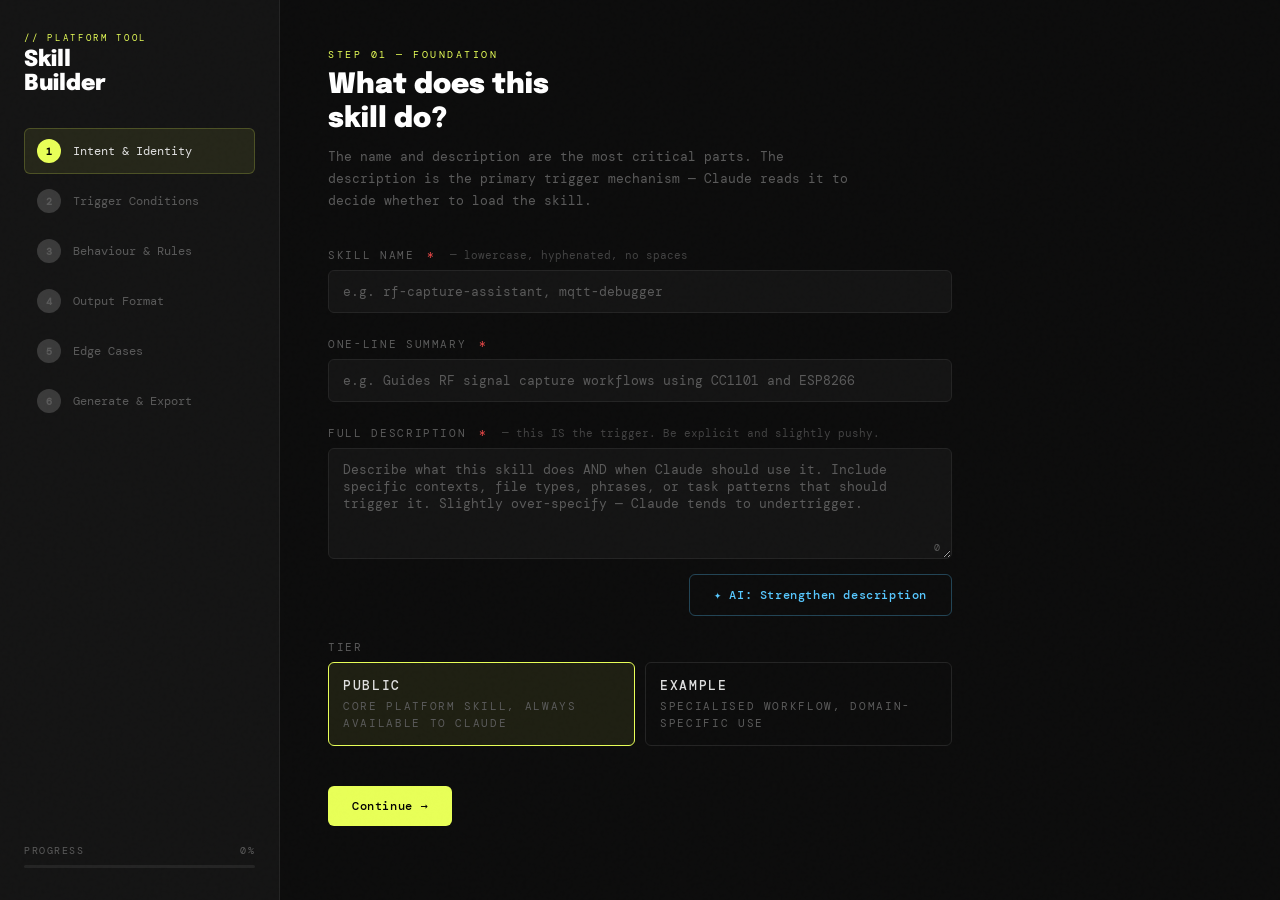
==== frontend/skill-builder.html @ d2ccd0d9 "feat: rail wiring, memory dropdown, tooltip refactor, builder pages, PRISM bias expansion (15 new)" ====
<!DOCTYPE html>
<html lang="en">
<head>
<meta charset="UTF-8">
<meta name="viewport" content="width=device-width, initial-scale=1.0">
<title>Skill Builder</title>
<link href="https://fonts.googleapis.com/css2?family=DM+Mono:ital,wght@0,300;0,400;0,500;1,400&family=Epilogue:wght@400;600;700;900&display=swap" rel="stylesheet">
<style>
  :root {
    --bg: #0c0c0c;
    --panel: #141414;
    --border: #242424;
    --border-hi: #383838;
    --accent: #e8ff57;
    --accent-dim: rgba(232,255,87,0.08);
    --accent2: #ff4d4d;
    --accent3: #57c8ff;
    --text: #e0e0e0;
    --muted: #5a5a5a;
    --muted2: #3a3a3a;
    --success: #57ffb8;
    --code: #1a1a1a;
  }

  * { box-sizing: border-box; margin: 0; padding: 0; }

  body {
    background: var(--bg);
    color: var(--text);
    font-family: 'DM Mono', monospace;
    min-height: 100vh;
    overflow-x: hidden;
  }

  /* Noise overlay */
  body::after {
    content: '';
    position: fixed;
    inset: 0;
    background-image: url("data:image/svg+xml,%3Csvg viewBox='0 0 256 256' xmlns='http://www.w3.org/2000/svg'%3E%3Cfilter id='noise'%3E%3CfeTurbulence type='fractalNoise' baseFrequency='0.9' numOctaves='4' stitchTiles='stitch'/%3E%3C/filter%3E%3Crect width='100%25' height='100%25' filter='url(%23noise)' opacity='0.04'/%3E%3C/svg%3E");
    pointer-events: none;
    z-index: 999;
    opacity: 0.4;
  }

  .layout {
    display: grid;
    grid-template-columns: 280px 1fr;
    min-height: 100vh;
  }

  /* Sidebar */
  .sidebar {
    background: var(--panel);
    border-right: 1px solid var(--border);
    padding: 32px 24px;
    position: sticky;
    top: 0;
    height: 100vh;
    display: flex;
    flex-direction: column;
    gap: 32px;
    overflow-y: auto;
  }

  .logo {
    display: flex;
    flex-direction: column;
    gap: 4px;
  }

  .logo-tag {
    font-size: 9px;
    letter-spacing: 0.3em;
    text-transform: uppercase;
    color: var(--accent);
  }

  .logo-title {
    font-family: 'Epilogue', sans-serif;
    font-size: 22px;
    font-weight: 900;
    color: #fff;
    line-height: 1.1;
  }

  /* Steps nav */
  .steps-nav {
    display: flex;
    flex-direction: column;
    gap: 4px;
  }

  .step-item {
    display: flex;
    align-items: center;
    gap: 12px;
    padding: 10px 12px;
    border-radius: 6px;
    cursor: pointer;
    transition: all 0.15s;
    border: 1px solid transparent;
  }

  .step-item:hover { background: rgba(255,255,255,0.03); }

  .step-item.active {
    background: var(--accent-dim);
    border-color: rgba(232,255,87,0.2);
  }

  .step-item.completed .step-num { background: var(--success); color: #000; }

  .step-num {
    width: 24px; height: 24px;
    border-radius: 50%;
    background: var(--muted2);
    color: var(--muted);
    font-size: 10px;
    font-weight: 600;
    display: flex;
    align-items: center;
    justify-content: center;
    flex-shrink: 0;
    transition: all 0.2s;
  }

  .step-item.active .step-num {
    background: var(--accent);
    color: #000;
  }

  .step-label {
    font-size: 12px;
    color: var(--muted);
    transition: color 0.15s;
  }

  .step-item.active .step-label,
  .step-item.completed .step-label { color: var(--text); }

  /* Progress */
  .progress-wrap {
    margin-top: auto;
  }

  .progress-label {
    font-size: 10px;
    letter-spacing: 0.15em;
    text-transform: uppercase;
    color: var(--muted);
    margin-bottom: 8px;
    display: flex;
    justify-content: space-between;
  }

  .progress-bar {
    height: 3px;
    background: var(--border);
    border-radius: 2px;
    overflow: hidden;
  }

  .progress-fill {
    height: 100%;
    background: var(--accent);
    border-radius: 2px;
    transition: width 0.4s ease;
  }

  /* Main content */
  .main {
    padding: 48px;
    max-width: 720px;
  }

  /* Step panels */
  .step-panel { display: none; }
  .step-panel.active { display: block; }

  .step-header {
    margin-bottom: 36px;
  }

  .step-eyebrow {
    font-size: 10px;
    letter-spacing: 0.25em;
    text-transform: uppercase;
    color: var(--accent);
    margin-bottom: 8px;
  }

  .step-title {
    font-family: 'Epilogue', sans-serif;
    font-size: 28px;
    font-weight: 900;
    color: #fff;
    line-height: 1.2;
    margin-bottom: 10px;
  }

  .step-desc {
    font-size: 13px;
    color: var(--muted);
    line-height: 1.7;
    max-width: 520px;
  }

  /* Form fields */
  .field {
    margin-bottom: 24px;
  }

  label {
    display: block;
    font-size: 11px;
    letter-spacing: 0.15em;
    text-transform: uppercase;
    color: var(--muted);
    margin-bottom: 8px;
  }

  label .required { color: var(--accent2); margin-left: 4px; }
  label .hint { color: var(--muted); text-transform: none; letter-spacing: 0; font-size: 11px; margin-left: 6px; opacity: 0.7; }

  input[type="text"],
  textarea,
  select {
    width: 100%;
    background: var(--panel);
    border: 1px solid var(--border);
    border-radius: 6px;
    padding: 12px 14px;
    color: var(--text);
    font-family: 'DM Mono', monospace;
    font-size: 13px;
    outline: none;
    transition: border-color 0.2s, box-shadow 0.2s;
    resize: vertical;
  }

  input[type="text"]:focus,
  textarea:focus,
  select:focus {
    border-color: var(--accent);
    box-shadow: 0 0 0 3px rgba(232,255,87,0.06);
  }

  input[type="text"]::placeholder,
  textarea::placeholder { color: var(--muted); }

  select { appearance: none; cursor: pointer; }
  select option { background: #1a1a1a; }

  textarea { min-height: 100px; }

  /* Tag input */
  .tag-wrap {
    background: var(--panel);
    border: 1px solid var(--border);
    border-radius: 6px;
    padding: 8px;
    display: flex;
    flex-wrap: wrap;
    gap: 6px;
    min-height: 48px;
    transition: border-color 0.2s;
    cursor: text;
  }

  .tag-wrap:focus-within {
    border-color: var(--accent);
    box-shadow: 0 0 0 3px rgba(232,255,87,0.06);
  }

  .tag {
    background: var(--accent-dim);
    border: 1px solid rgba(232,255,87,0.25);
    color: var(--accent);
    border-radius: 4px;
    padding: 4px 8px;
    font-size: 11px;
    display: flex;
    align-items: center;
    gap: 6px;
    white-space: nowrap;
  }

  .tag-remove {
    background: none;
    border: none;
    color: var(--accent);
    cursor: pointer;
    padding: 0;
    font-size: 12px;
    opacity: 0.6;
    line-height: 1;
  }

  .tag-remove:hover { opacity: 1; }

  .tag-input {
    border: none;
    background: transparent;
    color: var(--text);
    font-family: 'DM Mono', monospace;
    font-size: 13px;
    outline: none;
    flex: 1;
    min-width: 120px;
    padding: 4px 6px;
  }

  /* Radio group */
  .radio-group {
    display: grid;
    grid-template-columns: 1fr 1fr;
    gap: 10px;
  }

  .radio-option {
    border: 1px solid var(--border);
    border-radius: 6px;
    padding: 14px;
    cursor: pointer;
    transition: all 0.15s;
    position: relative;
  }

  .radio-option:hover { border-color: var(--border-hi); }

  .radio-option input[type="radio"] {
    position: absolute;
    opacity: 0;
    width: 0; height: 0;
  }

  .radio-option.selected {
    border-color: var(--accent);
    background: var(--accent-dim);
  }

  .radio-label {
    font-size: 13px;
    color: var(--text);
    font-weight: 500;
    margin-bottom: 4px;
    display: block;
  }

  .radio-desc {
    font-size: 11px;
    color: var(--muted);
    line-height: 1.5;
  }

  /* Textarea with counter */
  .textarea-wrap { position: relative; }
  .char-count {
    position: absolute;
    bottom: 10px;
    right: 12px;
    font-size: 10px;
    color: var(--muted);
    pointer-events: none;
  }
  .char-count.warn { color: var(--accent2); }

  /* Divider */
  .divider {
    border: none;
    border-top: 1px solid var(--border);
    margin: 28px 0;
  }

  /* Buttons */
  .btn-row {
    display: flex;
    gap: 10px;
    align-items: center;
    margin-top: 32px;
  }

  .btn {
    padding: 12px 24px;
    border-radius: 6px;
    font-family: 'DM Mono', monospace;
    font-size: 12px;
    font-weight: 500;
    letter-spacing: 0.05em;
    cursor: pointer;
    border: none;
    transition: all 0.15s;
  }

  .btn-primary {
    background: var(--accent);
    color: #000;
  }

  .btn-primary:hover { opacity: 0.88; }
  .btn-primary:active { transform: scale(0.97); }
  .btn-primary:disabled { opacity: 0.35; cursor: not-allowed; transform: none; }

  .btn-ghost {
    background: transparent;
    color: var(--muted);
    border: 1px solid var(--border);
  }

  .btn-ghost:hover { border-color: var(--border-hi); color: var(--text); }

  .btn-ai {
    background: transparent;
    border: 1px solid rgba(87,200,255,0.3);
    color: var(--accent3);
    display: flex;
    align-items: center;
    gap: 8px;
    margin-left: auto;
  }

  .btn-ai:hover { background: rgba(87,200,255,0.06); border-color: var(--accent3); }
  .btn-ai:disabled { opacity: 0.35; cursor: not-allowed; }

  .btn-ai .spinner {
    width: 12px; height: 12px;
    border: 1.5px solid currentColor;
    border-top-color: transparent;
    border-radius: 50%;
    animation: spin 0.7s linear infinite;
    display: none;
  }

  .btn-ai.loading .spinner { display: block; }
  .btn-ai.loading .btn-ai-label { opacity: 0.6; }

  @keyframes spin { to { transform: rotate(360deg); } }

  /* AI suggestion box */
  .ai-suggestion {
    background: rgba(87,200,255,0.05);
    border: 1px solid rgba(87,200,255,0.2);
    border-radius: 6px;
    padding: 14px;
    font-size: 12px;
    color: var(--accent3);
    line-height: 1.7;
    margin-top: 10px;
    display: none;
    white-space: pre-wrap;
  }

  .ai-suggestion.visible { display: block; }

  .ai-suggestion-header {
    font-size: 9px;
    letter-spacing: 0.2em;
    text-transform: uppercase;
    color: var(--accent3);
    opacity: 0.6;
    margin-bottom: 6px;
  }

  .apply-btn {
    margin-top: 10px;
    font-size: 11px;
    padding: 6px 12px;
    background: rgba(87,200,255,0.1);
    border: 1px solid rgba(87,200,255,0.3);
    border-radius: 4px;
    color: var(--accent3);
    cursor: pointer;
    font-family: 'DM Mono', monospace;
    transition: all 0.15s;
  }

  .apply-btn:hover { background: rgba(87,200,255,0.18); }

  /* Output panel */
  .output-header {
    display: flex;
    align-items: center;
    justify-content: space-between;
    margin-bottom: 16px;
  }

  .output-box {
    background: var(--code);
    border: 1px solid var(--border);
    border-radius: 8px;
    overflow: hidden;
  }

  .output-toolbar {
    background: var(--panel);
    border-bottom: 1px solid var(--border);
    padding: 10px 16px;
    display: flex;
    align-items: center;
    justify-content: space-between;
  }

  .output-toolbar-left {
    font-size: 10px;
    letter-spacing: 0.15em;
    text-transform: uppercase;
    color: var(--muted);
  }

  .copy-btn {
    background: var(--muted2);
    border: none;
    border-radius: 4px;
    padding: 5px 12px;
    font-family: 'DM Mono', monospace;
    font-size: 10px;
    color: var(--text);
    cursor: pointer;
    transition: all 0.15s;
    letter-spacing: 0.05em;
  }

  .copy-btn:hover { background: var(--border-hi); }
  .copy-btn.copied { background: var(--success); color: #000; }

  .output-code {
    padding: 24px;
    font-size: 12px;
    line-height: 1.8;
    color: #c8c8c8;
    white-space: pre-wrap;
    overflow-x: auto;
    max-height: 600px;
    overflow-y: auto;
  }

  /* Validation */
  .validation-list {
    display: flex;
    flex-direction: column;
    gap: 8px;
    margin-bottom: 24px;
  }

  .validation-item {
    display: flex;
    align-items: center;
    gap: 10px;
    font-size: 12px;
  }

  .v-dot {
    width: 8px; height: 8px;
    border-radius: 50%;
    flex-shrink: 0;
  }

  .v-dot.ok { background: var(--success); }
  .v-dot.warn { background: var(--accent); }
  .v-dot.err { background: var(--accent2); }

  .v-label { color: var(--text); }
  .v-note { color: var(--muted); font-size: 11px; margin-left: auto; }

  /* Section heading inside step */
  .field-section {
    font-size: 10px;
    letter-spacing: 0.2em;
    text-transform: uppercase;
    color: var(--muted);
    margin-bottom: 16px;
    padding-bottom: 8px;
    border-bottom: 1px solid var(--border);
  }

  /* Responsive */
  @media (max-width: 768px) {
    .layout { grid-template-columns: 1fr; }
    .sidebar { position: static; height: auto; }
    .main { padding: 24px; }
    .radio-group { grid-template-columns: 1fr; }
  }
</style>
</head>
<body>
<div class="layout">

  <!-- Sidebar -->
  <aside class="sidebar">
    <div class="logo">
      <div class="logo-tag">// Platform Tool</div>
      <div class="logo-title">Skill<br>Builder</div>
    </div>

    <nav class="steps-nav" id="stepsNav">
      <div class="step-item active" data-step="1" onclick="goToStep(1)">
        <div class="step-num">1</div>
        <div class="step-label">Intent & Identity</div>
      </div>
      <div class="step-item" data-step="2" onclick="goToStep(2)">
        <div class="step-num">2</div>
        <div class="step-label">Trigger Conditions</div>
      </div>
      <div class="step-item" data-step="3" onclick="goToStep(3)">
        <div class="step-num">3</div>
        <div class="step-label">Behaviour & Rules</div>
      </div>
      <div class="step-item" data-step="4" onclick="goToStep(4)">
        <div class="step-num">4</div>
        <div class="step-label">Output Format</div>
      </div>
      <div class="step-item" data-step="5" onclick="goToStep(5)">
        <div class="step-num">5</div>
        <div class="step-label">Edge Cases</div>
      </div>
      <div class="step-item" data-step="6" onclick="goToStep(6)">
        <div class="step-num">6</div>
        <div class="step-label">Generate & Export</div>
      </div>
    </nav>

    <div class="progress-wrap">
      <div class="progress-label">
        <span>Progress</span>
        <span id="progressPct">0%</span>
      </div>
      <div class="progress-bar">
        <div class="progress-fill" id="progressFill" style="width:0%"></div>
      </div>
    </div>
  </aside>

  <!-- Main -->
  <main class="main">

    <!-- Step 1: Intent & Identity -->
    <div class="step-panel active" id="step1">
      <div class="step-header">
        <div class="step-eyebrow">Step 01 — Foundation</div>
        <h1 class="step-title">What does this<br>skill do?</h1>
        <p class="step-desc">The name and description are the most critical parts. The description is the primary trigger mechanism — Claude reads it to decide whether to load the skill.</p>
      </div>

      <div class="field">
        <label>Skill Name <span class="required">*</span> <span class="hint">— lowercase, hyphenated, no spaces</span></label>
        <input type="text" id="skillName" placeholder="e.g. rf-capture-assistant, mqtt-debugger" oninput="updateProgress()" />
      </div>

      <div class="field">
        <label>One-line Summary <span class="required">*</span></label>
        <input type="text" id="skillSummary" placeholder="e.g. Guides RF signal capture workflows using CC1101 and ESP8266" oninput="updateProgress()" />
      </div>

      <div class="field">
        <label>Full Description <span class="required">*</span> <span class="hint">— this IS the trigger. Be explicit and slightly pushy.</span></label>
        <div class="textarea-wrap">
          <textarea id="skillDesc" rows="5" placeholder="Describe what this skill does AND when Claude should use it. Include specific contexts, file types, phrases, or task patterns that should trigger it. Slightly over-specify — Claude tends to undertrigger." oninput="updateCharCount('skillDesc','descCount'); updateProgress()"></textarea>
          <span class="char-count" id="descCount">0</span>
        </div>
        <div class="btn-row" style="margin-top:10px;">
          <button class="btn btn-ai" id="aiDescBtn" onclick="aiImproveDesc()">
            <div class="spinner"></div>
            <span class="btn-ai-label">✦ AI: Strengthen description</span>
          </button>
        </div>
        <div class="ai-suggestion" id="descSuggestion">
          <div class="ai-suggestion-header">// AI Suggestion</div>
          <div id="descSuggestionText"></div>
          <button class="apply-btn" onclick="applyDescSuggestion()">Apply suggestion →</button>
        </div>
      </div>

      <div class="field">
        <label>Tier</label>
        <div class="radio-group">
          <label class="radio-option selected" id="tierPublic" onclick="selectTier('public')">
            <input type="radio" name="tier" value="public" checked>
            <span class="radio-label">Public</span>
            <span class="radio-desc">Core platform skill, always available to Claude</span>
          </label>
          <label class="radio-option" id="tierExample" onclick="selectTier('example')">
            <input type="radio" name="tier" value="example">
            <span class="radio-label">Example</span>
            <span class="radio-desc">Specialised workflow, domain-specific use</span>
          </label>
        </div>
      </div>

      <div class="btn-row">
        <button class="btn btn-primary" onclick="nextStep(1)">Continue →</button>
      </div>
    </div>

    <!-- Step 2: Trigger Conditions -->
    <div class="step-panel" id="step2">
      <div class="step-header">
        <div class="step-eyebrow">Step 02 — Triggering</div>
        <h1 class="step-title">When should it<br>fire?</h1>
        <p class="step-desc">Define the exact phrases, contexts, and file types that should activate this skill. Also define what should NOT trigger it to prevent false positives.</p>
      </div>

      <div class="field">
        <label>Trigger Phrases <span class="hint">— press Enter to add each one</span></label>
        <div class="tag-wrap" id="triggerWrap" onclick="focusTriggerInput()">
          <input class="tag-input" id="triggerInput" placeholder='Type a phrase, press Enter...' onkeydown="handleTagInput(event, 'triggers')" />
        </div>
      </div>

      <div class="field">
        <label>File Types / Extensions <span class="hint">— e.g. .docx, .pptx, .csv</span></label>
        <div class="tag-wrap" id="fileTypeWrap" onclick="focusFileInput()">
          <input class="tag-input" id="fileTypeInput" placeholder='Type extension, press Enter...' onkeydown="handleTagInput(event, 'fileTypes')" />
        </div>
      </div>

      <div class="field">
        <label>Explicit Exclusions <span class="hint">— what should NOT trigger this skill</span></label>
        <textarea id="exclusions" rows="3" placeholder="e.g. Do NOT trigger for simple single-step queries. Do NOT use when the deliverable is a Word doc, not a spreadsheet."></textarea>
      </div>

      <div class="field">
        <label>Complexity threshold</label>
        <div class="radio-group">
          <label class="radio-option selected" id="complexSimple" onclick="selectComplexity('simple')">
            <input type="radio" name="complexity" value="simple" checked>
            <span class="radio-label">Any complexity</span>
            <span class="radio-desc">Fires even on simple one-step requests</span>
          </label>
          <label class="radio-option" id="complexMulti" onclick="selectComplexity('multi')">
            <input type="radio" name="complexity" value="multi">
            <span class="radio-label">Multi-step only</span>
            <span class="radio-desc">Only fires for complex, multi-part tasks</span>
          </label>
        </div>
      </div>

      <div class="btn-row">
        <button class="btn btn-ghost" onclick="prevStep(2)">← Back</button>
        <button class="btn btn-primary" onclick="nextStep(2)">Continue →</button>
        <button class="btn btn-ai" id="aiTriggerBtn" onclick="aiSuggestTriggers()">
          <div class="spinner"></div>
          <span class="btn-ai-label">✦ AI: Suggest triggers</span>
        </button>
      </div>
      <div class="ai-suggestion" id="triggerSuggestion">
        <div class="ai-suggestion-header">// AI Suggestion</div>
        <div id="triggerSuggestionText"></div>
      </div>
    </div>

    <!-- Step 3: Behaviour & Rules -->
    <div class="step-panel" id="step3">
      <div class="step-header">
        <div class="step-eyebrow">Step 03 — Instructions</div>
        <h1 class="step-title">How should it<br>behave?</h1>
        <p class="step-desc">The body of the SKILL.md — the step-by-step instructions Claude follows when the skill triggers. Be explicit. Avoid ambiguity.</p>
      </div>

      <div class="field">
        <label>Overview / Purpose <span class="hint">— one paragraph explaining the skill's role</span></label>
        <textarea id="overview" rows="3" placeholder="e.g. This skill guides Claude through RF capture workflows, ensuring correct wiring verification before any capture session and safe frequency handling..."></textarea>
      </div>

      <div class="field">
        <label>Step-by-step Instructions <span class="hint">— numbered steps Claude must follow</span></label>
        <textarea id="instructions" rows="8" placeholder="1. First, always verify hardware connections before proceeding&#10;2. Check that the CC1101 is responding on SPI...&#10;3. ..."></textarea>
      </div>

      <div class="field">
        <label>DO Rules <span class="hint">— explicit positive requirements</span></label>
        <textarea id="doRules" rows="4" placeholder="- Always verify board-specific datasheets before wiring guidance&#10;- Always provide color-coded wire diagrams&#10;- Always confirm frequency is legal in user's region"></textarea>
      </div>

      <div class="field">
        <label>DO NOT Rules <span class="hint">— hard prohibitions</span></label>
        <textarea id="dontRules" rows="4" placeholder="- Do NOT provide confident pin assignments without verified datasheet&#10;- Do NOT suggest frequencies without legal verification&#10;- Do NOT skip hardware verification step"></textarea>
      </div>

      <div class="btn-row">
        <button class="btn btn-ghost" onclick="prevStep(3)">← Back</button>
        <button class="btn btn-primary" onclick="nextStep(3)">Continue →</button>
        <button class="btn btn-ai" id="aiBehaviourBtn" onclick="aiSuggestBehaviour()">
          <div class="spinner"></div>
          <span class="btn-ai-label">✦ AI: Draft instructions</span>
        </button>
      </div>
      <div class="ai-suggestion" id="behaviourSuggestion">
        <div class="ai-suggestion-header">// AI Suggestion</div>
        <div id="behaviourSuggestionText"></div>
        <button class="apply-btn" onclick="applyBehaviourSuggestion()">Apply to instructions →</button>
      </div>
    </div>

    <!-- Step 4: Output Format -->
    <div class="step-panel" id="step4">
      <div class="step-header">
        <div class="step-eyebrow">Step 04 — Output</div>
        <h1 class="step-title">What does it<br>produce?</h1>
        <p class="step-desc">Define the expected output — files, formats, structure. This tells Claude exactly what success looks like.</p>
      </div>

      <div class="field">
        <label>Primary Output Type</label>
        <select id="outputType">
          <option value="none">No file output — in-conversation response</option>
          <option value="markdown">.md — Markdown document</option>
          <option value="docx">.docx — Word document</option>
          <option value="pdf">.pdf — PDF document</option>
          <option value="pptx">.pptx — PowerPoint presentation</option>
          <option value="xlsx">.xlsx — Spreadsheet</option>
          <option value="html">.html — HTML artifact</option>
          <option value="code">Code file(s)</option>
          <option value="multiple">Multiple file types</option>
          <option value="custom">Custom / other</option>
        </select>
      </div>

      <div class="field">
        <label>Output Structure <span class="hint">— describe the shape of the output</span></label>
        <textarea id="outputStructure" rows="4" placeholder="e.g. A .md file with sections: Overview, Wiring Diagram, Capture Commands, Troubleshooting. Always ends with a safety checklist.&#10;&#10;Or: Inline response only — numbered steps, no headers, plain prose."></textarea>
      </div>

      <div class="field">
        <label>Tone / Style</label>
        <select id="outputTone">
          <option value="technical">Technical — precise, exact commands, no fluff</option>
          <option value="concierge">Concierge — warm, guided, one step at a time</option>
          <option value="analytical">Analytical — data-driven, shows workings</option>
          <option value="educational">Educational — explains concepts alongside instructions</option>
          <option value="brutal">Brutally concise — minimum words, maximum signal</option>
          <option value="custom">Custom (describe in notes)</option>
        </select>
      </div>

      <div class="field">
        <label>Output Notes <span class="hint">— anything else about format or quality standards</span></label>
        <textarea id="outputNotes" rows="3" placeholder="e.g. Always show exact commands in code blocks. Never summarise hardware pin assignments — always show the full table."></textarea>
      </div>

      <div class="btn-row">
        <button class="btn btn-ghost" onclick="prevStep(4)">← Back</button>
        <button class="btn btn-primary" onclick="nextStep(4)">Continue →</button>
      </div>
    </div>

    <!-- Step 5: Edge Cases -->
    <div class="step-panel" id="step5">
      <div class="step-header">
        <div class="step-eyebrow">Step 05 — Robustness</div>
        <h1 class="step-title">What could go<br>wrong?</h1>
        <p class="step-desc">Edge cases, failure modes, and ambiguous situations. A skill without these will silently degrade on unusual inputs.</p>
      </div>

      <div class="field">
        <label>Known Edge Cases <span class="hint">— situations that need special handling</span></label>
        <textarea id="edgeCases" rows="5" placeholder="e.g. If the user uploads a file but doesn't specify format, default to .xlsx.&#10;If the user asks for both PDF and DOCX output, produce both.&#10;If the task is ambiguous between two skills, prefer X over Y because..."></textarea>
      </div>

      <div class="field">
        <label>Dependencies / Compatibility <span class="hint">— tools, libraries, platform requirements</span></label>
        <textarea id="dependencies" rows="3" placeholder="e.g. Requires bash_tool for file creation. Requires python3 with pypdf installed. Only works in Claude Code, not Claude.ai."></textarea>
      </div>

      <div class="field">
        <label>Related Skills <span class="hint">— skills this might conflict or overlap with</span></label>
        <textarea id="relatedSkills" rows="3" placeholder="e.g. Overlaps with pdf-reading for extraction tasks — prefer this skill when the task also involves creation.&#10;Conflicts with docx when output type is ambiguous."></textarea>
      </div>

      <div class="field">
        <label>Additional Notes <span class="hint">— anything else the skill author wants to capture</span></label>
        <textarea id="additionalNotes" rows="3" placeholder="Free-form notes, caveats, version history, known issues..."></textarea>
      </div>

      <div class="btn-row">
        <button class="btn btn-ghost" onclick="prevStep(5)">← Back</button>
        <button class="btn btn-primary" onclick="nextStep(5)">Generate Skill →</button>
        <button class="btn btn-ai" id="aiEdgeBtn" onclick="aiSuggestEdgeCases()">
          <div class="spinner"></div>
          <span class="btn-ai-label">✦ AI: Suggest edge cases</span>
        </button>
      </div>
      <div class="ai-suggestion" id="edgeSuggestion">
        <div class="ai-suggestion-header">// AI Suggestion</div>
        <div id="edgeSuggestionText"></div>
        <button class="apply-btn" onclick="applyEdgeSuggestion()">Apply to edge cases →</button>
      </div>
    </div>

    <!-- Step 6: Generate -->
    <div class="step-panel" id="step6">
      <div class="step-header">
        <div class="step-eyebrow">Step 06 — Export</div>
        <h1 class="step-title">Your SKILL.md</h1>
        <p class="step-desc">Generated from your inputs. Copy this into a <code style="color:var(--accent);font-size:12px">SKILL.md</code> file inside your skill folder at <code style="color:var(--accent);font-size:12px">/mnt/skills/</code>.</p>
      </div>

      <div class="validation-list" id="validationList"></div>

      <div class="output-box">
        <div class="output-toolbar">
          <span class="output-toolbar-left">// SKILL.md</span>
          <button class="copy-btn" id="copyBtn" onclick="copyOutput()">Copy</button>
        </div>
        <pre class="output-code" id="outputCode"></pre>
      </div>

      <div class="btn-row" style="margin-top:24px;">
        <button class="btn btn-ghost" onclick="prevStep(6)">← Back</button>
        <button class="btn btn-ai" id="aiRefineBtn" onclick="aiRefineSkill()">
          <div class="spinner"></div>
          <span class="btn-ai-label">✦ AI: Refine entire skill</span>
        </button>
      </div>
      <div class="ai-suggestion" id="refineSuggestion">
        <div class="ai-suggestion-header">// AI Refinement</div>
        <div id="refineSuggestionText"></div>
        <button class="apply-btn" onclick="applyRefinedSkill()">Replace with refined version →</button>
      </div>
    </div>

  </main>
</div>

<script>
  // State
  const state = {
    currentStep: 1,
    totalSteps: 6,
    tier: 'public',
    complexity: 'simple',
    outputType: 'none',
    triggers: [],
    fileTypes: [],
    aiDescSuggestion: '',
    aiBehaviourSuggestion: '',
    aiEdgeSuggestion: '',
    aiRefinedSkill: ''
  };

  // Navigation
  function goToStep(n) {
    document.querySelectorAll('.step-panel').forEach(p => p.classList.remove('active'));
    document.querySelectorAll('.step-item').forEach(i => i.classList.remove('active'));
    document.getElementById('step' + n).classList.add('active');
    document.querySelector('[data-step="' + n + '"]').classList.add('active');
    state.currentStep = n;
    updateProgress();
    if (n === 6) generateOutput();
  }

  function nextStep(current) {
    if (current < state.totalSteps) goToStep(current + 1);
    markCompleted(current);
  }

  function prevStep(current) {
    if (current > 1) goToStep(current - 1);
  }

  function markCompleted(step) {
    const item = document.querySelector('[data-step="' + step + '"]');
    if (item) item.classList.add('completed');
  }

  function updateProgress() {
    const filled = document.querySelectorAll('.step-item.completed').length;
    const pct = Math.round((filled / state.totalSteps) * 100);
    document.getElementById('progressFill').style.width = pct + '%';
    document.getElementById('progressPct').textContent = pct + '%';
  }

  // Tier selection
  function selectTier(val) {
    state.tier = val;
    document.getElementById('tierPublic').classList.toggle('selected', val === 'public');
    document.getElementById('tierExample').classList.toggle('selected', val === 'example');
  }

  // Complexity selection
  function selectComplexity(val) {
    state.complexity = val;
    document.getElementById('complexSimple').classList.toggle('selected', val === 'simple');
    document.getElementById('complexMulti').classList.toggle('selected', val === 'multi');
  }

  // Tag inputs
  function handleTagInput(e, type) {
    if (e.key === 'Enter') {
      e.preventDefault();
      const inputId = type === 'triggers' ? 'triggerInput' : 'fileTypeInput';
      const wrapId  = type === 'triggers' ? 'triggerWrap'  : 'fileTypeWrap';
      const val = document.getElementById(inputId).value.trim();
      if (!val) return;
      if (type === 'triggers' && !state.triggers.includes(val)) {
        state.triggers.push(val);
        renderTags('triggers', 'triggerWrap', 'triggerInput');
      } else if (type === 'fileTypes' && !state.fileTypes.includes(val)) {
        state.fileTypes.push(val);
        renderTags('fileTypes', 'fileTypeWrap', 'fileTypeInput');
      }
    }
  }

  function renderTags(type, wrapId, inputId) {
    const wrap = document.getElementById(wrapId);
    const arr = type === 'triggers' ? state.triggers : state.fileTypes;
    const existing = wrap.querySelectorAll('.tag');
    existing.forEach(t => t.remove());
    arr.forEach((val, i) => {
      const tag = document.createElement('div');
      tag.className = 'tag';
      tag.innerHTML = `${val}<button class="tag-remove" onclick="removeTag('${type}',${i})">×</button>`;
      wrap.insertBefore(tag, wrap.querySelector('input'));
    });
    document.getElementById(inputId).value = '';
  }

  function removeTag(type, i) {
    if (type === 'triggers') state.triggers.splice(i, 1);
    else state.fileTypes.splice(i, 1);
    const wrapId  = type === 'triggers' ? 'triggerWrap'  : 'fileTypeWrap';
    const inputId = type === 'triggers' ? 'triggerInput' : 'fileTypeInput';
    renderTags(type, wrapId, inputId);
  }

  function focusTriggerInput() { document.getElementById('triggerInput').focus(); }
  function focusFileInput()    { document.getElementById('fileTypeInput').focus(); }

  // Char count
  function updateCharCount(textareaId, counterId) {
    const len = document.getElementById(textareaId).value.length;
    const el  = document.getElementById(counterId);
    el.textContent = len;
    el.classList.toggle('warn', len > 800);
  }

  // Collect all data
  function collectData() {
    return {
      name:         document.getElementById('skillName').value.trim(),
      summary:      document.getElementById('skillSummary').value.trim(),
      desc:         document.getElementById('skillDesc').value.trim(),
      tier:         state.tier,
      triggers:     state.triggers,
      fileTypes:    state.fileTypes,
      exclusions:   document.getElementById('exclusions').value.trim(),
      complexity:   state.complexity,
      overview:     document.getElementById('overview').value.trim(),
      instructions: document.getElementById('instructions').value.trim(),
      doRules:      document.getElementById('doRules').value.trim(),
      dontRules:    document.getElementById('dontRules').value.trim(),
      outputType:   document.getElementById('outputType').value,
      outputStruct: document.getElementById('outputStructure').value.trim(),
      outputTone:   document.getElementById('outputTone').value,
      outputNotes:  document.getElementById('outputNotes').value.trim(),
      edgeCases:    document.getElementById('edgeCases').value.trim(),
      dependencies: document.getElementById('dependencies').value.trim(),
      relatedSkills:document.getElementById('relatedSkills').value.trim(),
      notes:        document.getElementById('additionalNotes').value.trim()
    };
  }

  // Generate SKILL.md
  function generateOutput() {
    const d = collectData();
    let md = '';

    // Frontmatter
    md += `---\n`;
    md += `name: ${d.name || 'unnamed-skill'}\n`;
    const descForFrontmatter = d.desc || d.summary || 'No description provided.';
    md += `description: "${descForFrontmatter.replace(/"/g, '\\"')}"\n`;
    if (d.dependencies) md += `compatibility: "${d.dependencies.replace(/"/g, '\\"')}"\n`;
    md += `---\n\n`;

    // Title
    md += `# ${d.name || 'Skill'}\n\n`;

    // Overview
    if (d.overview) {
      md += `## Overview\n\n${d.overview}\n\n`;
    }

    // Triggers summary
    if (d.triggers.length || d.fileTypes.length || d.exclusions) {
      md += `## When to Use\n\n`;
      if (d.triggers.length) {
        md += `**Trigger phrases:** ${d.triggers.join(', ')}\n\n`;
      }
      if (d.fileTypes.length) {
        md += `**File types:** ${d.fileTypes.join(', ')}\n\n`;
      }
      if (d.complexity === 'multi') {
        md += `**Complexity:** Only trigger for multi-step, complex tasks — not simple single-step queries.\n\n`;
      }
      if (d.exclusions) {
        md += `**Do NOT trigger when:**\n${d.exclusions}\n\n`;
      }
    }

    // Instructions
    if (d.instructions) {
      md += `## Instructions\n\n${d.instructions}\n\n`;
    }

    // Do / Don't
    if (d.doRules || d.dontRules) {
      md += `## Rules\n\n`;
      if (d.doRules) md += `### Always\n\n${d.doRules}\n\n`;
      if (d.dontRules) md += `### Never\n\n${d.dontRules}\n\n`;
    }

    // Output
    if (d.outputType !== 'none' || d.outputStruct || d.outputNotes) {
      md += `## Output\n\n`;
      if (d.outputType !== 'none') md += `**Primary format:** ${d.outputType}\n\n`;
      if (d.outputTone)   md += `**Tone:** ${d.outputTone}\n\n`;
      if (d.outputStruct) md += `**Structure:**\n${d.outputStruct}\n\n`;
      if (d.outputNotes)  md += `**Quality standards:**\n${d.outputNotes}\n\n`;
    }

    // Edge cases
    if (d.edgeCases) {
      md += `## Edge Cases\n\n${d.edgeCases}\n\n`;
    }

    // Related skills
    if (d.relatedSkills) {
      md += `## Related Skills\n\n${d.relatedSkills}\n\n`;
    }

    // Additional notes
    if (d.notes) {
      md += `## Notes\n\n${d.notes}\n\n`;
    }

    document.getElementById('outputCode').textContent = md.trim();
    runValidation(d);
  }

  // Validation
  function runValidation(d) {
    const items = [
      { ok: !!d.name,         label: 'Skill name defined',             note: d.name || 'missing' },
      { ok: d.desc.length > 60, label: 'Description is substantive',  note: d.desc.length + ' chars' },
      { ok: d.triggers.length > 0, label: 'Trigger phrases defined',  note: d.triggers.length + ' phrases' },
      { ok: !!d.instructions, label: 'Instructions provided',          note: d.instructions ? 'present' : 'empty' },
      { ok: !!d.doRules || !!d.dontRules, label: 'Rules defined',     note: 'DO / DO NOT' },
      { ok: !!d.edgeCases,    label: 'Edge cases covered',             note: d.edgeCases ? 'present' : 'consider adding' }
    ];

    const list = document.getElementById('validationList');
    list.innerHTML = items.map(item => `
      <div class="validation-item">
        <div class="v-dot ${item.ok ? 'ok' : 'warn'}"></div>
        <span class="v-label">${item.label}</span>
        <span class="v-note">${item.note}</span>
      </div>
    `).join('');
  }

  // Copy
  function copyOutput() {
    const text = document.getElementById('outputCode').textContent;
    navigator.clipboard.writeText(text).then(() => {
      const btn = document.getElementById('copyBtn');
      btn.textContent = 'Copied!';
      btn.classList.add('copied');
      setTimeout(() => { btn.textContent = 'Copy'; btn.classList.remove('copied'); }, 2000);
    });
  }

  // === AI FUNCTIONS ===

  async function callClaude(systemPrompt, userPrompt, btnId) {
    const btn = document.getElementById(btnId);
    btn.disabled = true;
    btn.classList.add('loading');
    try {
      const res = await fetch("https://api.anthropic.com/v1/messages", {
        method: "POST",
        headers: { "Content-Type": "application/json" },
        body: JSON.stringify({
          model: "claude-sonnet-4-20250514",
          max_tokens: 1000,
          system: systemPrompt,
          messages: [{ role: "user", content: userPrompt }]
        })
      });
      const data = await res.json();
      if (data.error) return `Error: ${data.error.message}`;
      return data.content.filter(b => b.type === "text").map(b => b.text).join("").trim();
    } catch (e) {
      return `Network error: ${e.message}`;
    } finally {
      btn.disabled = false;
      btn.classList.remove('loading');
    }
  }

  async function aiImproveDesc() {
    const name    = document.getElementById('skillName').value.trim();
    const summary = document.getElementById('skillSummary').value.trim();
    const current = document.getElementById('skillDesc').value.trim();

    const result = await callClaude(
      `You are an expert at writing skill descriptions for an AI assistant platform. Skill descriptions are the PRIMARY trigger mechanism — Claude reads them to decide whether to load the skill. They must be explicit, specific, and slightly "pushy" to avoid undertriggering. Do NOT use markdown headers, bullet points, or lists. Return only the improved description text, nothing else.`,
      `Skill name: ${name}\nSummary: ${summary}\nCurrent description: ${current || '(empty)'}\n\nWrite an improved version that is more specific about when to trigger, covers more edge cases, and is slightly pushy about using the skill. Keep it to 2-4 sentences.`,
      'aiDescBtn'
    );

    state.aiDescSuggestion = result;
    document.getElementById('descSuggestionText').textContent = result;
    document.getElementById('descSuggestion').classList.add('visible');
  }

  function applyDescSuggestion() {
    document.getElementById('skillDesc').value = state.aiDescSuggestion;
    updateCharCount('skillDesc', 'descCount');
    document.getElementById('descSuggestion').classList.remove('visible');
  }

  async function aiSuggestTriggers() {
    const name    = document.getElementById('skillName').value.trim();
    const desc    = document.getElementById('skillDesc').value.trim();
    const summary = document.getElementById('skillSummary').value.trim();

    const result = await callClaude(
      `You are an expert at designing skill triggering systems for AI assistants. Given a skill's name and description, suggest trigger phrases, exclusions, and file types. Return a plain text list — no markdown, no headers. Format: "Trigger phrases: x, y, z" then newline "Exclusions: ..." then newline "File types: ..." Use only what's relevant; omit sections that don't apply.`,
      `Skill: ${name}\nDescription: ${desc || summary}\n\nSuggest specific trigger phrases, any file type associations, and explicit exclusions to prevent false positives.`,
      'aiTriggerBtn'
    );

    document.getElementById('triggerSuggestionText').textContent = result;
    document.getElementById('triggerSuggestion').classList.add('visible');
  }

  async function aiSuggestBehaviour() {
    const name    = document.getElementById('skillName').value.trim();
    const desc    = document.getElementById('skillDesc').value.trim();
    const summary = document.getElementById('skillSummary').value.trim();

    const result = await callClaude(
      `You are an expert at writing step-by-step instructions for AI skill files. Write clear, numbered instructions that an AI assistant would follow when this skill triggers. Be specific, technical, and unambiguous. Include DO and DO NOT rules at the end. Plain text only — no markdown headers.`,
      `Skill: ${name}\nDescription: ${desc || summary}\n\nDraft the instructions section of the SKILL.md. Number each step. After the steps, add 3-4 "Always" rules and 3-4 "Never" rules on separate lines.`,
      'aiBehaviourBtn'
    );

    state.aiBehaviourSuggestion = result;
    document.getElementById('behaviourSuggestionText').textContent = result;
    document.getElementById('behaviourSuggestion').classList.add('visible');
  }

  function applyBehaviourSuggestion() {
    document.getElementById('instructions').value = state.aiBehaviourSuggestion;
    document.getElementById('behaviourSuggestion').classList.remove('visible');
  }

  async function aiSuggestEdgeCases() {
    const d = collectData();

    const result = await callClaude(
      `You are an expert at anticipating failure modes and edge cases in AI skill design. Given a skill's purpose and rules, identify the most likely edge cases, conflicts with other skills, and ambiguous situations. Be specific and practical. Plain text, numbered list.`,
      `Skill: ${d.name}\nDescription: ${d.desc || d.summary}\nInstructions: ${d.instructions}\nDO: ${d.doRules}\nDON'T: ${d.dontRules}\n\nList the top 4-6 edge cases this skill should explicitly handle, and any potential conflicts with other skills.`,
      'aiEdgeBtn'
    );

    state.aiEdgeSuggestion = result;
    document.getElementById('edgeSuggestionText').textContent = result;
    document.getElementById('edgeSuggestion').classList.add('visible');
  }

  function applyEdgeSuggestion() {
    document.getElementById('edgeCases').value = state.aiEdgeSuggestion;
    document.getElementById('edgeSuggestion').classList.remove('visible');
  }

  async function aiRefineSkill() {
    const current = document.getElementById('outputCode').textContent;

    const result = await callClaude(
      `You are an expert at writing SKILL.md files for an AI assistant platform. Given a draft SKILL.md, refine it to be cleaner, more precise, better structured, and with a stronger description that will reliably trigger. Return ONLY the complete refined SKILL.md — no commentary, no preamble, no code fences.`,
      `Here is the current SKILL.md:\n\n${current}\n\nRefine it. Keep all the user's intent. Improve: description trigger strength, instruction clarity, rule specificity, and overall structure. Return only the complete file.`,
      'aiRefineBtn'
    );

    state.aiRefinedSkill = result;
    document.getElementById('refineSuggestionText').textContent = result.substring(0, 300) + (result.length > 300 ? '...' : '');
    document.getElementById('refineSuggestion').classList.add('visible');
  }

  function applyRefinedSkill() {
    document.getElementById('outputCode').textContent = state.aiRefinedSkill;
    document.getElementById('refineSuggestion').classList.remove('visible');
  }
</script>
</body>
</html>
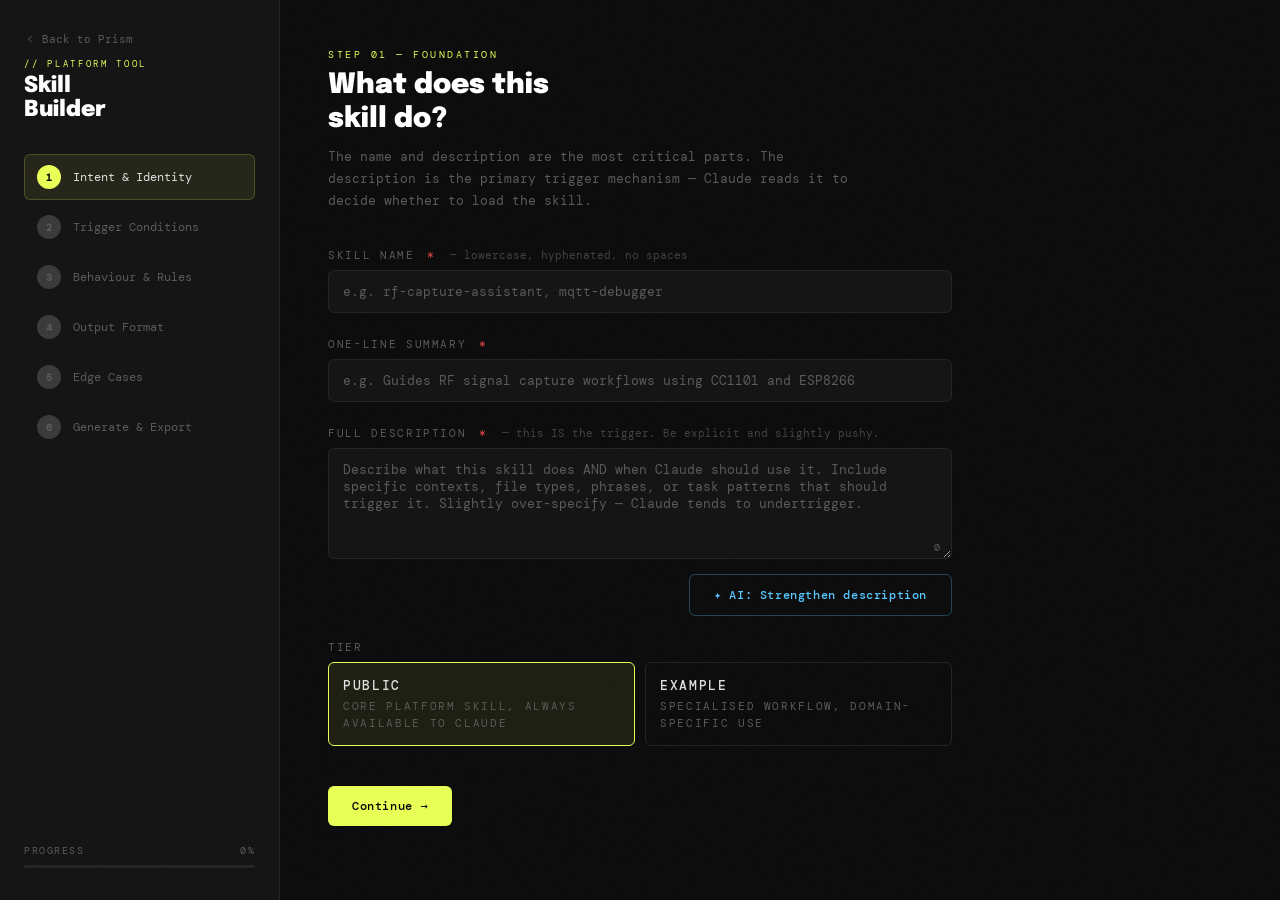
==== commit 74cdb17c: "Fix layout, rail nav, back buttons, dropdowns, analysis restore, launchers" ====
--- a/frontend/skill-builder.html
+++ b/frontend/skill-builder.html
@@ -589,6 +589,9 @@
   <!-- Sidebar -->
   <aside class="sidebar">
     <div class="logo">
+      <a href="/" class="back-link" title="Back to Prism-UI" style="text-decoration:none;color:var(--muted);font-size:.7rem;display:flex;align-items:center;gap:.35rem;margin-bottom:.5rem;transition:color .15s;" onmouseover="this.style.color='var(--accent)'" onmouseout="this.style.color='var(--muted)'">
+        <svg width="12" height="12" viewBox="0 0 24 24" fill="none" stroke="currentColor" stroke-width="2"><polyline points="15 18 9 12 15 6"></polyline></svg> Back to Prism
+      </a>
       <div class="logo-tag">// Platform Tool</div>
       <div class="logo-title">Skill<br>Builder</div>
     </div>
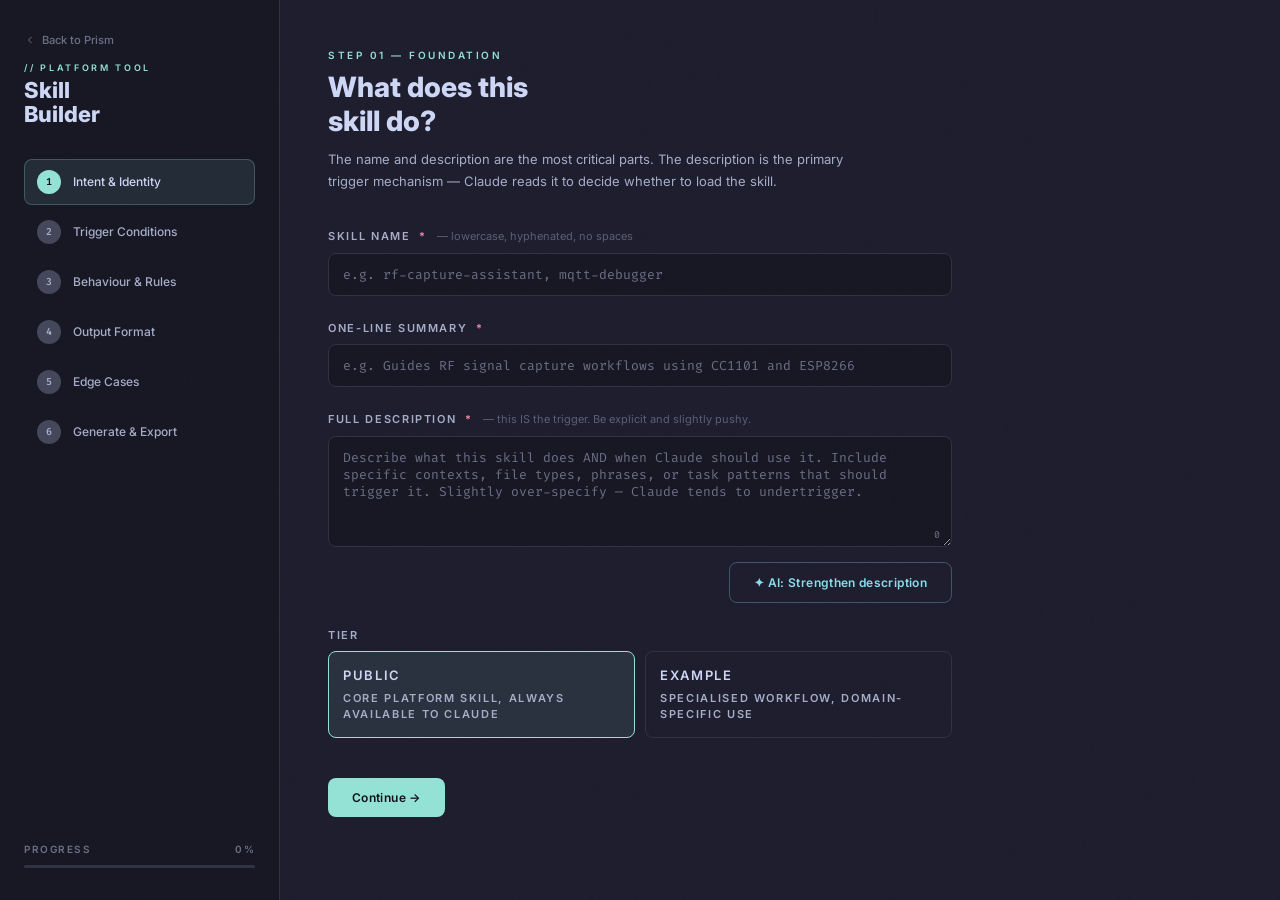
==== commit 3fd8a868: "Restyle skill-builder and tool-builder with Catppuccin Mocha theme + sidebar step-nav layout" ====
--- a/frontend/skill-builder.html
+++ b/frontend/skill-builder.html
@@ -4,22 +4,40 @@
 <meta charset="UTF-8">
 <meta name="viewport" content="width=device-width, initial-scale=1.0">
 <title>Skill Builder</title>
-<link href="https://fonts.googleapis.com/css2?family=DM+Mono:ital,wght@0,300;0,400;0,500;1,400&family=Epilogue:wght@400;600;700;900&display=swap" rel="stylesheet">
+<link href="https://fonts.googleapis.com/css2?family=Fira+Code:wght@400;500;600&family=Inter:wght@400;500;600;700;800&display=swap" rel="stylesheet">
 <style>
   :root {
-    --bg: #0c0c0c;
-    --panel: #141414;
-    --border: #242424;
-    --border-hi: #383838;
-    --accent: #e8ff57;
-    --accent-dim: rgba(232,255,87,0.08);
-    --accent2: #ff4d4d;
-    --accent3: #57c8ff;
-    --text: #e0e0e0;
-    --muted: #5a5a5a;
-    --muted2: #3a3a3a;
-    --success: #57ffb8;
-    --code: #1a1a1a;
+    --base: #1e1e2e;
+    --mantle: #181825;
+    --crust: #11111b;
+    --surface0: #313244;
+    --surface1: #45475a;
+    --surface2: #585b70;
+    --overlay0: #6c7086;
+    --text: #cdd6f4;
+    --subtext0: #a6adc8;
+    --subtext1: #bac2de;
+    --teal: #94e2d5;
+    --sky: #89dceb;
+    --sapphire: #74c7ec;
+    --blue: #89b4fa;
+    --lavender: #b4befe;
+    --green: #a6e3a1;
+    --yellow: #f9e2af;
+    --peach: #fab387;
+    --red: #f38ba8;
+    --accent: var(--teal);
+    --accent-dim: rgba(148,226,213,0.10);
+    --accent2: var(--red);
+    --accent3: var(--sky);
+    --bg: var(--base);
+    --panel: var(--mantle);
+    --border: var(--surface0);
+    --border-hi: var(--surface1);
+    --muted: var(--overlay0);
+    --muted2: var(--surface2);
+    --success: var(--green);
+    --code: var(--crust);
   }
 
   * { box-sizing: border-box; margin: 0; padding: 0; }
@@ -27,20 +45,22 @@
   body {
     background: var(--bg);
     color: var(--text);
-    font-family: 'DM Mono', monospace;
+    font-family: 'Inter', -apple-system, BlinkMacSystemFont, 'Segoe UI', Roboto, sans-serif;
     min-height: 100vh;
     overflow-x: hidden;
-  }
-
-  /* Noise overlay */
+    font-size: 14px;
+    line-height: 1.5;
+  }
+
+  /* Subtle noise overlay */
   body::after {
     content: '';
     position: fixed;
     inset: 0;
-    background-image: url("data:image/svg+xml,%3Csvg viewBox='0 0 256 256' xmlns='http://www.w3.org/2000/svg'%3E%3Cfilter id='noise'%3E%3CfeTurbulence type='fractalNoise' baseFrequency='0.9' numOctaves='4' stitchTiles='stitch'/%3E%3C/filter%3E%3Crect width='100%25' height='100%25' filter='url(%23noise)' opacity='0.04'/%3E%3C/svg%3E");
+    background-image: url("data:image/svg+xml,%3Csvg viewBox='0 0 256 256' xmlns='http://www.w3.org/2000/svg'%3E%3Cfilter id='noise'%3E%3CfeTurbulence type='fractalNoise' baseFrequency='0.9' numOctaves='4' stitchTiles='stitch'/%3E%3C/filter%3E%3Crect width='100%25' height='100%25' filter='url(%23noise)' opacity='0.03'/%3E%3C/svg%3E");
     pointer-events: none;
     z-index: 999;
-    opacity: 0.4;
+    opacity: 0.25;
   }
 
   .layout {
@@ -74,13 +94,14 @@
     letter-spacing: 0.3em;
     text-transform: uppercase;
     color: var(--accent);
+    font-weight: 600;
   }
 
   .logo-title {
-    font-family: 'Epilogue', sans-serif;
+    font-family: 'Inter', sans-serif;
     font-size: 22px;
-    font-weight: 900;
-    color: #fff;
+    font-weight: 800;
+    color: var(--text);
     line-height: 1.1;
   }
 
@@ -96,26 +117,26 @@
     align-items: center;
     gap: 12px;
     padding: 10px 12px;
-    border-radius: 6px;
+    border-radius: 8px;
     cursor: pointer;
     transition: all 0.15s;
     border: 1px solid transparent;
   }
 
-  .step-item:hover { background: rgba(255,255,255,0.03); }
+  .step-item:hover { background: var(--surface0); }
 
   .step-item.active {
     background: var(--accent-dim);
-    border-color: rgba(232,255,87,0.2);
-  }
-
-  .step-item.completed .step-num { background: var(--success); color: #000; }
+    border-color: rgba(148,226,213,0.25);
+  }
+
+  .step-item.completed .step-num { background: var(--success); color: var(--crust); }
 
   .step-num {
     width: 24px; height: 24px;
     border-radius: 50%;
-    background: var(--muted2);
-    color: var(--muted);
+    background: var(--surface1);
+    color: var(--subtext0);
     font-size: 10px;
     font-weight: 600;
     display: flex;
@@ -123,17 +144,19 @@
     justify-content: center;
     flex-shrink: 0;
     transition: all 0.2s;
+    font-family: 'Fira Code', monospace;
   }
 
   .step-item.active .step-num {
     background: var(--accent);
-    color: #000;
+    color: var(--crust);
   }
 
   .step-label {
     font-size: 12px;
-    color: var(--muted);
+    color: var(--subtext0);
     transition: color 0.15s;
+    font-weight: 500;
   }
 
   .step-item.active .step-label,
@@ -152,11 +175,12 @@
     margin-bottom: 8px;
     display: flex;
     justify-content: space-between;
+    font-weight: 600;
   }
 
   .progress-bar {
     height: 3px;
-    background: var(--border);
+    background: var(--surface0);
     border-radius: 2px;
     overflow: hidden;
   }
@@ -188,20 +212,21 @@
     text-transform: uppercase;
     color: var(--accent);
     margin-bottom: 8px;
+    font-weight: 600;
   }
 
   .step-title {
-    font-family: 'Epilogue', sans-serif;
+    font-family: 'Inter', sans-serif;
     font-size: 28px;
-    font-weight: 900;
-    color: #fff;
+    font-weight: 800;
+    color: var(--text);
     line-height: 1.2;
     margin-bottom: 10px;
   }
 
   .step-desc {
     font-size: 13px;
-    color: var(--muted);
+    color: var(--subtext0);
     line-height: 1.7;
     max-width: 520px;
   }
@@ -216,12 +241,13 @@
     font-size: 11px;
     letter-spacing: 0.15em;
     text-transform: uppercase;
-    color: var(--muted);
+    color: var(--subtext0);
     margin-bottom: 8px;
+    font-weight: 600;
   }
 
   label .required { color: var(--accent2); margin-left: 4px; }
-  label .hint { color: var(--muted); text-transform: none; letter-spacing: 0; font-size: 11px; margin-left: 6px; opacity: 0.7; }
+  label .hint { color: var(--overlay0); text-transform: none; letter-spacing: 0; font-size: 11px; margin-left: 6px; opacity: 0.8; font-weight: 400; }
 
   input[type="text"],
   textarea,
@@ -229,10 +255,10 @@
     width: 100%;
     background: var(--panel);
     border: 1px solid var(--border);
-    border-radius: 6px;
+    border-radius: 8px;
     padding: 12px 14px;
     color: var(--text);
-    font-family: 'DM Mono', monospace;
+    font-family: 'Fira Code', monospace;
     font-size: 13px;
     outline: none;
     transition: border-color 0.2s, box-shadow 0.2s;
@@ -243,14 +269,14 @@
   textarea:focus,
   select:focus {
     border-color: var(--accent);
-    box-shadow: 0 0 0 3px rgba(232,255,87,0.06);
+    box-shadow: 0 0 0 3px rgba(148,226,213,0.08);
   }
 
   input[type="text"]::placeholder,
-  textarea::placeholder { color: var(--muted); }
+  textarea::placeholder { color: var(--overlay0); }
 
   select { appearance: none; cursor: pointer; }
-  select option { background: #1a1a1a; }
+  select option { background: var(--crust); color: var(--text); }
 
   textarea { min-height: 100px; }
 
@@ -258,7 +284,7 @@
   .tag-wrap {
     background: var(--panel);
     border: 1px solid var(--border);
-    border-radius: 6px;
+    border-radius: 8px;
     padding: 8px;
     display: flex;
     flex-wrap: wrap;
@@ -270,20 +296,22 @@
 
   .tag-wrap:focus-within {
     border-color: var(--accent);
-    box-shadow: 0 0 0 3px rgba(232,255,87,0.06);
+    box-shadow: 0 0 0 3px rgba(148,226,213,0.08);
   }
 
   .tag {
     background: var(--accent-dim);
-    border: 1px solid rgba(232,255,87,0.25);
+    border: 1px solid rgba(148,226,213,0.25);
     color: var(--accent);
-    border-radius: 4px;
+    border-radius: 6px;
     padding: 4px 8px;
     font-size: 11px;
     display: flex;
     align-items: center;
     gap: 6px;
     white-space: nowrap;
+    font-family: 'Fira Code', monospace;
+    font-weight: 500;
   }
 
   .tag-remove {
@@ -303,7 +331,7 @@
     border: none;
     background: transparent;
     color: var(--text);
-    font-family: 'DM Mono', monospace;
+    font-family: 'Fira Code', monospace;
     font-size: 13px;
     outline: none;
     flex: 1;
@@ -320,14 +348,14 @@
 
   .radio-option {
     border: 1px solid var(--border);
-    border-radius: 6px;
+    border-radius: 8px;
     padding: 14px;
     cursor: pointer;
     transition: all 0.15s;
     position: relative;
   }
 
-  .radio-option:hover { border-color: var(--border-hi); }
+  .radio-option:hover { border-color: var(--surface2); }
 
   .radio-option input[type="radio"] {
     position: absolute;
@@ -343,14 +371,14 @@
   .radio-label {
     font-size: 13px;
     color: var(--text);
-    font-weight: 500;
+    font-weight: 600;
     margin-bottom: 4px;
     display: block;
   }
 
   .radio-desc {
     font-size: 11px;
-    color: var(--muted);
+    color: var(--subtext0);
     line-height: 1.5;
   }
 
@@ -361,8 +389,9 @@
     bottom: 10px;
     right: 12px;
     font-size: 10px;
-    color: var(--muted);
+    color: var(--overlay0);
     pointer-events: none;
+    font-family: 'Fira Code', monospace;
   }
   .char-count.warn { color: var(--accent2); }
 
@@ -383,11 +412,11 @@
 
   .btn {
     padding: 12px 24px;
-    border-radius: 6px;
-    font-family: 'DM Mono', monospace;
+    border-radius: 8px;
+    font-family: 'Inter', sans-serif;
     font-size: 12px;
-    font-weight: 500;
-    letter-spacing: 0.05em;
+    font-weight: 600;
+    letter-spacing: 0.03em;
     cursor: pointer;
     border: none;
     transition: all 0.15s;
@@ -395,7 +424,7 @@
 
   .btn-primary {
     background: var(--accent);
-    color: #000;
+    color: var(--crust);
   }
 
   .btn-primary:hover { opacity: 0.88; }
@@ -404,15 +433,15 @@
 
   .btn-ghost {
     background: transparent;
-    color: var(--muted);
+    color: var(--subtext0);
     border: 1px solid var(--border);
   }
 
-  .btn-ghost:hover { border-color: var(--border-hi); color: var(--text); }
+  .btn-ghost:hover { border-color: var(--surface2); color: var(--text); }
 
   .btn-ai {
     background: transparent;
-    border: 1px solid rgba(87,200,255,0.3);
+    border: 1px solid rgba(137,220,235,0.3);
     color: var(--accent3);
     display: flex;
     align-items: center;
@@ -420,7 +449,7 @@
     margin-left: auto;
   }
 
-  .btn-ai:hover { background: rgba(87,200,255,0.06); border-color: var(--accent3); }
+  .btn-ai:hover { background: rgba(137,220,235,0.06); border-color: var(--accent3); }
   .btn-ai:disabled { opacity: 0.35; cursor: not-allowed; }
 
   .btn-ai .spinner {
@@ -439,9 +468,9 @@
 
   /* AI suggestion box */
   .ai-suggestion {
-    background: rgba(87,200,255,0.05);
-    border: 1px solid rgba(87,200,255,0.2);
-    border-radius: 6px;
+    background: rgba(137,220,235,0.05);
+    border: 1px solid rgba(137,220,235,0.2);
+    border-radius: 8px;
     padding: 14px;
     font-size: 12px;
     color: var(--accent3);
@@ -449,6 +478,7 @@
     margin-top: 10px;
     display: none;
     white-space: pre-wrap;
+    font-family: 'Fira Code', monospace;
   }
 
   .ai-suggestion.visible { display: block; }
@@ -460,22 +490,24 @@
     color: var(--accent3);
     opacity: 0.6;
     margin-bottom: 6px;
+    font-weight: 600;
   }
 
   .apply-btn {
     margin-top: 10px;
     font-size: 11px;
     padding: 6px 12px;
-    background: rgba(87,200,255,0.1);
-    border: 1px solid rgba(87,200,255,0.3);
-    border-radius: 4px;
+    background: rgba(137,220,235,0.1);
+    border: 1px solid rgba(137,220,235,0.3);
+    border-radius: 6px;
     color: var(--accent3);
     cursor: pointer;
-    font-family: 'DM Mono', monospace;
+    font-family: 'Inter', sans-serif;
+    font-weight: 600;
     transition: all 0.15s;
   }
 
-  .apply-btn:hover { background: rgba(87,200,255,0.18); }
+  .apply-btn:hover { background: rgba(137,220,235,0.18); }
 
   /* Output panel */
   .output-header {
@@ -488,7 +520,7 @@
   .output-box {
     background: var(--code);
     border: 1px solid var(--border);
-    border-radius: 8px;
+    border-radius: 10px;
     overflow: hidden;
   }
 
@@ -505,34 +537,37 @@
     font-size: 10px;
     letter-spacing: 0.15em;
     text-transform: uppercase;
-    color: var(--muted);
+    color: var(--overlay0);
+    font-weight: 600;
   }
 
   .copy-btn {
-    background: var(--muted2);
+    background: var(--surface1);
     border: none;
-    border-radius: 4px;
+    border-radius: 6px;
     padding: 5px 12px;
-    font-family: 'DM Mono', monospace;
+    font-family: 'Inter', sans-serif;
     font-size: 10px;
     color: var(--text);
     cursor: pointer;
     transition: all 0.15s;
     letter-spacing: 0.05em;
-  }
-
-  .copy-btn:hover { background: var(--border-hi); }
-  .copy-btn.copied { background: var(--success); color: #000; }
+    font-weight: 600;
+  }
+
+  .copy-btn:hover { background: var(--surface2); }
+  .copy-btn.copied { background: var(--success); color: var(--crust); }
 
   .output-code {
     padding: 24px;
     font-size: 12px;
     line-height: 1.8;
-    color: #c8c8c8;
+    color: var(--subtext1);
     white-space: pre-wrap;
     overflow-x: auto;
     max-height: 600px;
     overflow-y: auto;
+    font-family: 'Fira Code', monospace;
   }
 
   /* Validation */
@@ -557,22 +592,37 @@
   }
 
   .v-dot.ok { background: var(--success); }
-  .v-dot.warn { background: var(--accent); }
+  .v-dot.warn { background: var(--yellow); }
   .v-dot.err { background: var(--accent2); }
 
-  .v-label { color: var(--text); }
-  .v-note { color: var(--muted); font-size: 11px; margin-left: auto; }
+  .v-label { color: var(--text); font-weight: 500; }
+  .v-note { color: var(--overlay0); font-size: 11px; margin-left: auto; font-family: 'Fira Code', monospace; }
 
   /* Section heading inside step */
   .field-section {
     font-size: 10px;
     letter-spacing: 0.2em;
     text-transform: uppercase;
-    color: var(--muted);
+    color: var(--overlay0);
     margin-bottom: 16px;
     padding-bottom: 8px;
     border-bottom: 1px solid var(--border);
-  }
+    font-weight: 600;
+  }
+
+  /* Back link */
+  .back-link {
+    text-decoration: none;
+    color: var(--overlay0);
+    font-size: 0.7rem;
+    display: flex;
+    align-items: center;
+    gap: 0.35rem;
+    margin-bottom: 0.5rem;
+    transition: color 0.15s;
+    font-weight: 500;
+  }
+  .back-link:hover { color: var(--accent); }
 
   /* Responsive */
   @media (max-width: 768px) {
@@ -589,7 +639,7 @@
   <!-- Sidebar -->
   <aside class="sidebar">
     <div class="logo">
-      <a href="/" class="back-link" title="Back to Prism-UI" style="text-decoration:none;color:var(--muted);font-size:.7rem;display:flex;align-items:center;gap:.35rem;margin-bottom:.5rem;transition:color .15s;" onmouseover="this.style.color='var(--accent)'" onmouseout="this.style.color='var(--muted)'">
+      <a href="/" class="back-link" title="Back to Prism-UI">
         <svg width="12" height="12" viewBox="0 0 24 24" fill="none" stroke="currentColor" stroke-width="2"><polyline points="15 18 9 12 15 6"></polyline></svg> Back to Prism
       </a>
       <div class="logo-tag">// Platform Tool</div>
@@ -895,7 +945,7 @@
       <div class="step-header">
         <div class="step-eyebrow">Step 06 — Export</div>
         <h1 class="step-title">Your SKILL.md</h1>
-        <p class="step-desc">Generated from your inputs. Copy this into a <code style="color:var(--accent);font-size:12px">SKILL.md</code> file inside your skill folder at <code style="color:var(--accent);font-size:12px">/mnt/skills/</code>.</p>
+        <p class="step-desc">Generated from your inputs. Copy this into a <code style="color:var(--accent);font-size:12px;font-family:'Fira Code',monospace">SKILL.md</code> file inside your skill folder at <code style="color:var(--accent);font-size:12px;font-family:'Fira Code',monospace">/mnt/skills/</code>.</p>
       </div>
 
       <div class="validation-list" id="validationList"></div>
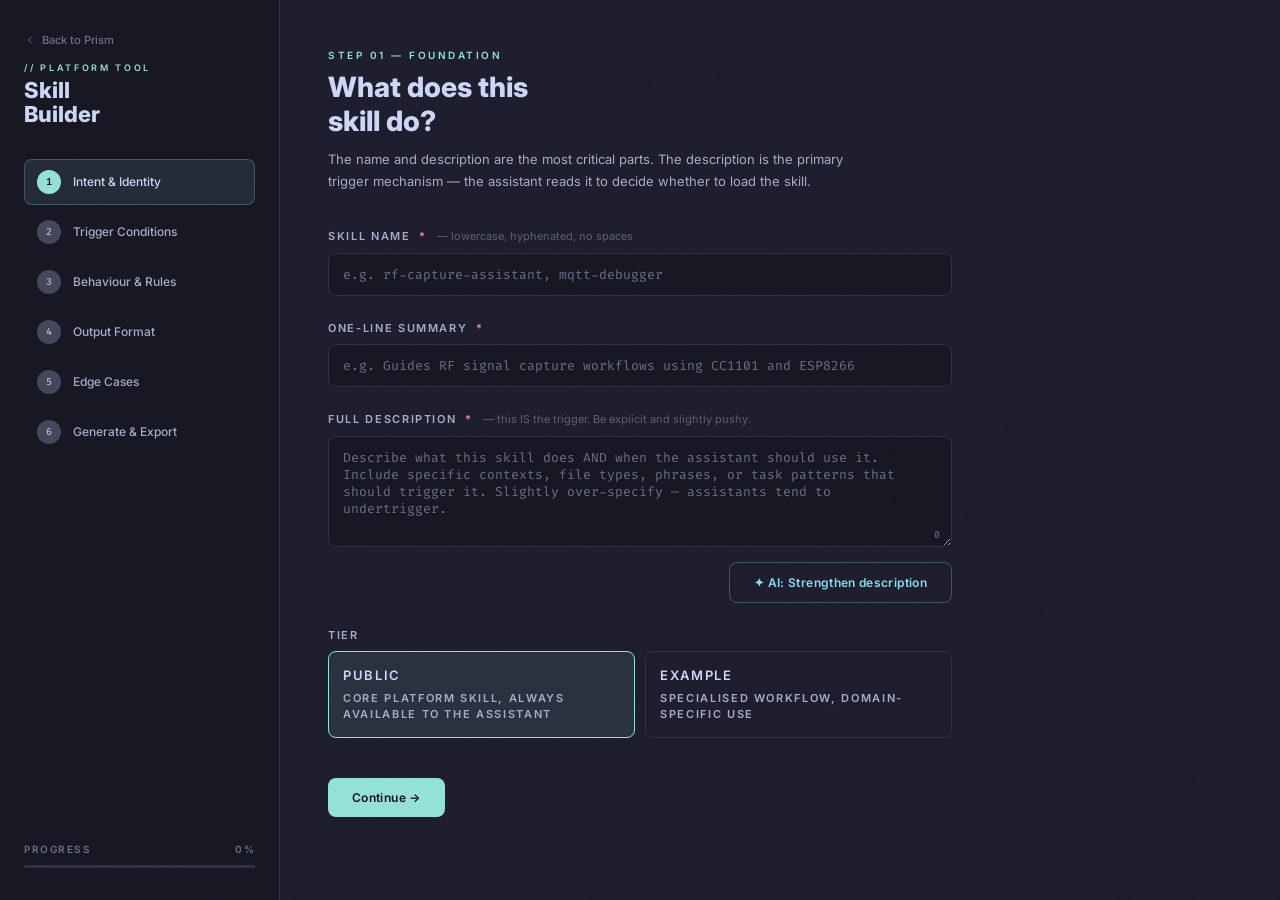
==== commit 8d85650d: "Fix scroll, clickable messages, memory label, workspace submenu, help format, remove Claude refs, cl" ====
--- a/frontend/skill-builder.html
+++ b/frontend/skill-builder.html
@@ -692,7 +692,7 @@
       <div class="step-header">
         <div class="step-eyebrow">Step 01 — Foundation</div>
         <h1 class="step-title">What does this<br>skill do?</h1>
-        <p class="step-desc">The name and description are the most critical parts. The description is the primary trigger mechanism — Claude reads it to decide whether to load the skill.</p>
+        <p class="step-desc">The name and description are the most critical parts. The description is the primary trigger mechanism — the assistant reads it to decide whether to load the skill.</p>
       </div>
 
       <div class="field">
@@ -708,7 +708,7 @@
       <div class="field">
         <label>Full Description <span class="required">*</span> <span class="hint">— this IS the trigger. Be explicit and slightly pushy.</span></label>
         <div class="textarea-wrap">
-          <textarea id="skillDesc" rows="5" placeholder="Describe what this skill does AND when Claude should use it. Include specific contexts, file types, phrases, or task patterns that should trigger it. Slightly over-specify — Claude tends to undertrigger." oninput="updateCharCount('skillDesc','descCount'); updateProgress()"></textarea>
+          <textarea id="skillDesc" rows="5" placeholder="Describe what this skill does AND when the assistant should use it. Include specific contexts, file types, phrases, or task patterns that should trigger it. Slightly over-specify — assistants tend to undertrigger." oninput="updateCharCount('skillDesc','descCount'); updateProgress()"></textarea>
           <span class="char-count" id="descCount">0</span>
         </div>
         <div class="btn-row" style="margin-top:10px;">
@@ -730,7 +730,7 @@
           <label class="radio-option selected" id="tierPublic" onclick="selectTier('public')">
             <input type="radio" name="tier" value="public" checked>
             <span class="radio-label">Public</span>
-            <span class="radio-desc">Core platform skill, always available to Claude</span>
+            <span class="radio-desc">Core platform skill, always available to the assistant</span>
           </label>
           <label class="radio-option" id="tierExample" onclick="selectTier('example')">
             <input type="radio" name="tier" value="example">
@@ -807,16 +807,16 @@
       <div class="step-header">
         <div class="step-eyebrow">Step 03 — Instructions</div>
         <h1 class="step-title">How should it<br>behave?</h1>
-        <p class="step-desc">The body of the SKILL.md — the step-by-step instructions Claude follows when the skill triggers. Be explicit. Avoid ambiguity.</p>
+        <p class="step-desc">The body of the SKILL.md — the step-by-step instructions the assistant follows when the skill triggers. Be explicit. Avoid ambiguity.</p>
       </div>
 
       <div class="field">
         <label>Overview / Purpose <span class="hint">— one paragraph explaining the skill's role</span></label>
-        <textarea id="overview" rows="3" placeholder="e.g. This skill guides Claude through RF capture workflows, ensuring correct wiring verification before any capture session and safe frequency handling..."></textarea>
-      </div>
-
-      <div class="field">
-        <label>Step-by-step Instructions <span class="hint">— numbered steps Claude must follow</span></label>
+        <textarea id="overview" rows="3" placeholder="e.g. This skill guides the assistant through RF capture workflows, ensuring correct wiring verification before any capture session and safe frequency handling..."></textarea>
+      </div>
+
+      <div class="field">
+        <label>Step-by-step Instructions <span class="hint">— numbered steps the assistant must follow</span></label>
         <textarea id="instructions" rows="8" placeholder="1. First, always verify hardware connections before proceeding&#10;2. Check that the CC1101 is responding on SPI...&#10;3. ..."></textarea>
       </div>
 
@@ -850,7 +850,7 @@
       <div class="step-header">
         <div class="step-eyebrow">Step 04 — Output</div>
         <h1 class="step-title">What does it<br>produce?</h1>
-        <p class="step-desc">Define the expected output — files, formats, structure. This tells Claude exactly what success looks like.</p>
+        <p class="step-desc">Define the expected output — files, formats, structure. This tells the assistant exactly what success looks like.</p>
       </div>
 
       <div class="field">
@@ -912,7 +912,7 @@
 
       <div class="field">
         <label>Dependencies / Compatibility <span class="hint">— tools, libraries, platform requirements</span></label>
-        <textarea id="dependencies" rows="3" placeholder="e.g. Requires bash_tool for file creation. Requires python3 with pypdf installed. Only works in Claude Code, not Claude.ai."></textarea>
+        <textarea id="dependencies" rows="3" placeholder="e.g. Requires bash_tool for file creation. Requires python3 with pypdf installed. Only works in the assistant Code, not the assistant.ai."></textarea>
       </div>
 
       <div class="field">
@@ -1226,7 +1226,7 @@
 
   // === AI FUNCTIONS ===
 
-  async function callClaude(systemPrompt, userPrompt, btnId) {
+  async function callthe assistant(systemPrompt, userPrompt, btnId) {
     const btn = document.getElementById(btnId);
     btn.disabled = true;
     btn.classList.add('loading');
@@ -1235,7 +1235,7 @@
         method: "POST",
         headers: { "Content-Type": "application/json" },
         body: JSON.stringify({
-          model: "claude-sonnet-4-20250514",
+          model: "the assistant-sonnet-4-20250514",
           max_tokens: 1000,
           system: systemPrompt,
           messages: [{ role: "user", content: userPrompt }]
@@ -1257,8 +1257,8 @@
     const summary = document.getElementById('skillSummary').value.trim();
     const current = document.getElementById('skillDesc').value.trim();
 
-    const result = await callClaude(
-      `You are an expert at writing skill descriptions for an AI assistant platform. Skill descriptions are the PRIMARY trigger mechanism — Claude reads them to decide whether to load the skill. They must be explicit, specific, and slightly "pushy" to avoid undertriggering. Do NOT use markdown headers, bullet points, or lists. Return only the improved description text, nothing else.`,
+    const result = await callthe assistant(
+      `You are an expert at writing skill descriptions for an AI assistant platform. Skill descriptions are the PRIMARY trigger mechanism — the assistant reads them to decide whether to load the skill. They must be explicit, specific, and slightly "pushy" to avoid undertriggering. Do NOT use markdown headers, bullet points, or lists. Return only the improved description text, nothing else.`,
       `Skill name: ${name}\nSummary: ${summary}\nCurrent description: ${current || '(empty)'}\n\nWrite an improved version that is more specific about when to trigger, covers more edge cases, and is slightly pushy about using the skill. Keep it to 2-4 sentences.`,
       'aiDescBtn'
     );
@@ -1279,7 +1279,7 @@
     const desc    = document.getElementById('skillDesc').value.trim();
     const summary = document.getElementById('skillSummary').value.trim();
 
-    const result = await callClaude(
+    const result = await callthe assistant(
       `You are an expert at designing skill triggering systems for AI assistants. Given a skill's name and description, suggest trigger phrases, exclusions, and file types. Return a plain text list — no markdown, no headers. Format: "Trigger phrases: x, y, z" then newline "Exclusions: ..." then newline "File types: ..." Use only what's relevant; omit sections that don't apply.`,
       `Skill: ${name}\nDescription: ${desc || summary}\n\nSuggest specific trigger phrases, any file type associations, and explicit exclusions to prevent false positives.`,
       'aiTriggerBtn'
@@ -1294,7 +1294,7 @@
     const desc    = document.getElementById('skillDesc').value.trim();
     const summary = document.getElementById('skillSummary').value.trim();
 
-    const result = await callClaude(
+    const result = await callthe assistant(
       `You are an expert at writing step-by-step instructions for AI skill files. Write clear, numbered instructions that an AI assistant would follow when this skill triggers. Be specific, technical, and unambiguous. Include DO and DO NOT rules at the end. Plain text only — no markdown headers.`,
       `Skill: ${name}\nDescription: ${desc || summary}\n\nDraft the instructions section of the SKILL.md. Number each step. After the steps, add 3-4 "Always" rules and 3-4 "Never" rules on separate lines.`,
       'aiBehaviourBtn'
@@ -1313,7 +1313,7 @@
   async function aiSuggestEdgeCases() {
     const d = collectData();
 
-    const result = await callClaude(
+    const result = await callthe assistant(
       `You are an expert at anticipating failure modes and edge cases in AI skill design. Given a skill's purpose and rules, identify the most likely edge cases, conflicts with other skills, and ambiguous situations. Be specific and practical. Plain text, numbered list.`,
       `Skill: ${d.name}\nDescription: ${d.desc || d.summary}\nInstructions: ${d.instructions}\nDO: ${d.doRules}\nDON'T: ${d.dontRules}\n\nList the top 4-6 edge cases this skill should explicitly handle, and any potential conflicts with other skills.`,
       'aiEdgeBtn'
@@ -1332,7 +1332,7 @@
   async function aiRefineSkill() {
     const current = document.getElementById('outputCode').textContent;
 
-    const result = await callClaude(
+    const result = await callthe assistant(
       `You are an expert at writing SKILL.md files for an AI assistant platform. Given a draft SKILL.md, refine it to be cleaner, more precise, better structured, and with a stronger description that will reliably trigger. Return ONLY the complete refined SKILL.md — no commentary, no preamble, no code fences.`,
       `Here is the current SKILL.md:\n\n${current}\n\nRefine it. Keep all the user's intent. Improve: description trigger strength, instruction clarity, rule specificity, and overall structure. Return only the complete file.`,
       'aiRefineBtn'
